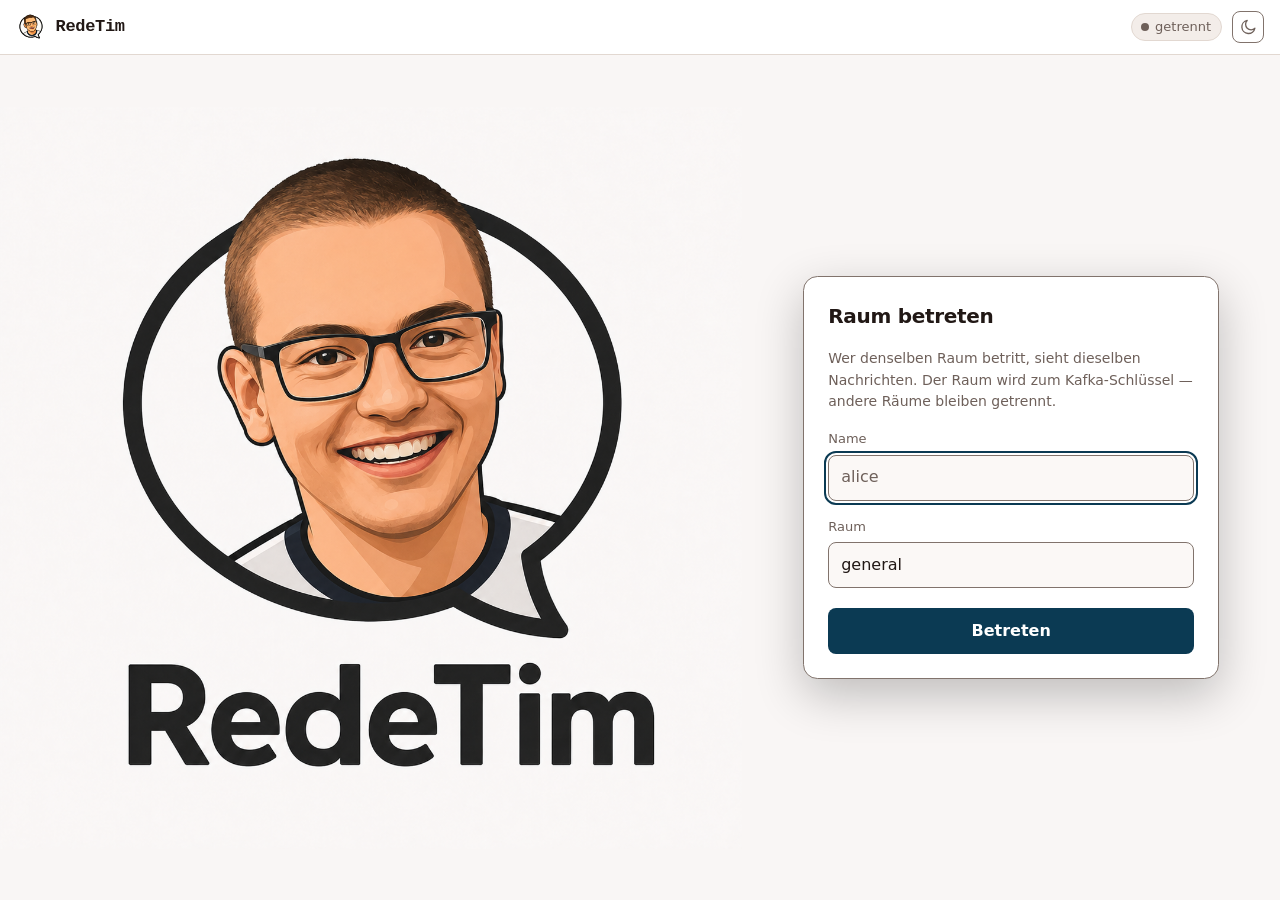
==== src/RedeTim.Frontend/wwwroot/index.html @ e42b851f "Rename RedePanda to RedeTim and update branding" ====
<!doctype html>
<html lang="de">
<head>
    <meta charset="utf-8">
    <meta name="viewport" content="width=device-width, initial-scale=1">
    <title>RedeTim</title>
    <meta name="description" content="Chat über Redpanda: Frontend und Backend als getrennte Deployments.">

    <!-- Form controls and scrollbars follow the theme, and the browser chrome matches the page. -->
    <meta name="color-scheme" content="dark light">
    <meta name="theme-color" content="#fbf8f6" media="(prefers-color-scheme: light)">
    <meta name="theme-color" content="#17120f" media="(prefers-color-scheme: dark)">

    <link rel="icon" href="favicon.svg" type="image/svg+xml">
    <link rel="stylesheet" href="style.css">
</head>
<body>
<header class="topbar">
    <img class="mark" src="favicon.svg" alt="" width="30" height="30">
    <span class="wordmark">RedeTim</span>

    <span id="room-chip" class="chip" hidden>#<span id="current-room"></span></span>

    <span id="status" class="status status--offline" role="status" aria-live="polite">getrennt</span>

    <button type="button" id="theme" class="icon-button" aria-label="Farbschema wechseln"
            title="Farbschema wechseln">
        <svg class="icon icon--sun" viewBox="0 0 24 24" aria-hidden="true">
            <circle cx="12" cy="12" r="4.2"/>
            <path d="M12 2.6v2.6M12 18.8v2.6M2.6 12h2.6M18.8 12h2.6M5.4 5.4l1.8 1.8M16.8 16.8l1.8 1.8M18.6 5.4l-1.8 1.8M7.2 16.8l-1.8 1.8"/>
        </svg>
        <svg class="icon icon--moon" viewBox="0 0 24 24" aria-hidden="true">
            <path d="M20.8 13.3A8.6 8.6 0 1 1 10.7 3.2a6.8 6.8 0 0 0 10.1 10.1z"/>
        </svg>
    </button>
</header>

<main id="stage">
    <form id="join" class="card">
        <h1 class="card__title">Raum betreten</h1>
        <p class="card__hint">
            Wer denselben Raum betritt, sieht dieselben Nachrichten. Der Raum wird zum
            Kafka-Schlüssel — andere Räume bleiben getrennt.
        </p>

        <div class="field">
            <label for="nickname">Name</label>
            <input id="nickname" name="nickname" maxlength="32" required autocomplete="nickname"
                   placeholder="alice" autofocus>
        </div>

        <div class="field">
            <label for="room">Raum</label>
            <input id="room" name="room" maxlength="64" required value="general">
        </div>

        <button type="submit" class="primary card__submit">Betreten</button>
    </form>

    <div id="chat" class="chat" hidden>
        <div class="chat__inner">
            <p id="empty" class="empty">
                <strong>Noch nichts gesagt.</strong>
                In diesem Raum liegt nichts im Topic, was sich nachladen ließe. Sobald jemand
                schreibt, erscheint es hier — und wer den Raum später betritt, bekommt den
                Verlauf mitgeliefert, solange der Broker ihn vorhält.
            </p>
            <ol id="messages" class="messages" aria-live="polite" aria-relevant="additions"></ol>
        </div>
    </div>

    <button type="button" id="jump" class="jump" hidden>Neue Nachrichten ↓</button>
</main>

<footer id="composer" class="composer" hidden>
    <p id="banner" class="banner" hidden>
        <span id="banner-text"></span>
        <button type="button" id="reconnect" class="banner__action" hidden>Erneut verbinden</button>
    </p>
    <p id="error" class="error" role="alert" hidden></p>

    <form id="send" class="send">
        <div class="send__field">
            <input id="text" name="text" maxlength="500" required autocomplete="off"
                   placeholder="Nachricht schreiben…">
            <span id="counter" class="counter" aria-hidden="true" hidden></span>
        </div>
        <button type="submit" class="primary send__button">
            <span class="send__label">Senden</span>
            <svg class="icon" viewBox="0 0 24 24" aria-hidden="true">
                <path d="M4.5 12h14M12.5 5.5 19 12l-6.5 6.5"/>
            </svg>
        </button>
    </form>

    <button type="button" id="leave" class="link">Raum verlassen</button>
</footer>

<script src="app.js"></script>
</body>
</html>
---- src/RedeTim.Frontend/wwwroot/style.css ----
:root {
    --bg: #fbf8f6;
    --surface: #ffffff;
    --surface-2: #f3ede9;
    --line: #e2d8d1;
    --control-line: #81736c;

    --text: #211815;
    --muted: #6e605a;

    --accent: #0b3a53;
    --accent-hover: #12506f;
    --accent-text: #0b3a53;
    --accent-ink: #ffffff;
    --focus: #0b3a53;

    --own-bg: #fff0e1;
    --own-line: #a76730;

    --ok: #1e7a52;
    --ok-bg: #e4f4ec;
    --warn: #8a6212;
    --warn-bg: #fdf3dc;
    --warn-direct: #8a6212;
    --danger: #b3261e;
    --danger-bg: #fdecea;

    --nick-l: 0.48;
    --nick-c: 0.13;

    --shadow: 0 1px 2px rgb(33 24 21 / 0.05), 0 8px 24px rgb(33 24 21 / 0.07);

    --font-sans: system-ui, -apple-system, "Segoe UI", Roboto, "Helvetica Neue", Arial, sans-serif;
    --font-mono: ui-monospace, "SF Mono", "Cascadia Code", "JetBrains Mono", Consolas,
        "Liberation Mono", monospace;
}

@media (prefers-color-scheme: dark) {
    :root:not([data-theme="light"]) {
        --bg: #17120f;
        --surface: #201915;
        --surface-2: #2a211c;
        --line: #3a2e27;
        --control-line: #82756d;

        --text: #f0e9e4;
        --muted: #a69a92;

        --accent: #1c688e;
        --accent-hover: #24779f;
        --accent-text: #71b9da;
        --accent-ink: #ffffff;
        --focus: #71b9da;

        --own-bg: #352518;
        --own-line: #a86b35;

        --ok: #1e7a52;
        --ok-bg: #e4f4ec;
        --warn: #8a6212;
        --warn-bg: #fdf3dc;
        --warn-direct: #e6b85c;
        --danger: #b3261e;
        --danger-bg: #fdecea;

        --nick-l: 0.80;
        --nick-c: 0.10;

        --shadow: 0 1px 2px rgb(0 0 0 / 0.3), 0 8px 24px rgb(0 0 0 / 0.35);
    }
}

:root[data-theme="dark"] {
    --bg: #17120f;
    --surface: #201915;
    --surface-2: #2a211c;
    --line: #3a2e27;
    --control-line: #82756d;

    --text: #f0e9e4;
    --muted: #a69a92;

    --accent: #1c688e;
    --accent-hover: #24779f;
    --accent-text: #71b9da;
    --accent-ink: #ffffff;
    --focus: #71b9da;

    --own-bg: #352518;
    --own-line: #a86b35;

    --ok: #1e7a52;
    --ok-bg: #e4f4ec;
    --warn: #8a6212;
    --warn-bg: #fdf3dc;
    --warn-direct: #e6b85c;
    --danger: #b3261e;
    --danger-bg: #fdecea;

    --nick-l: 0.80;
    --nick-c: 0.10;

    --shadow: 0 1px 2px rgb(0 0 0 / 0.3), 0 8px 24px rgb(0 0 0 / 0.35);
}

* {
    box-sizing: border-box;
}

[hidden] {
    display: none !important;
}

html {
    height: 100%;
}

body {
    height: 100vh;
    height: 100dvh;
    display: grid;
    grid-template-rows: auto minmax(0, 1fr) auto;

    margin: 0;
    background: var(--bg);
    color: var(--text);
    font-family: var(--font-sans);
    font-size: 1rem;
    line-height: 1.55;
    -webkit-text-size-adjust: 100%;
}

:where(a, button, input, [tabindex]):focus-visible {
    outline: 2px solid var(--focus);
    outline-offset: 2px;
}

button {
    font: inherit;
    color: inherit;
    background: none;
    border: 1px solid transparent;
    border-radius: 0.5rem;
    cursor: pointer;
}

input {
    width: 100%;
    min-width: 0;
    padding: 0.6rem 0.75rem;
    font: inherit;
    color: var(--text);
    background: var(--bg);
    border: 1px solid var(--control-line);
    border-radius: 0.5rem;
}

input::placeholder {
    color: var(--muted);
    opacity: 1;
}

input:disabled {
    opacity: 0.55;
    cursor: not-allowed;
}

.primary {
    padding: 0.6rem 1.1rem;
    font-weight: 600;
    color: var(--accent-ink);
    background: var(--accent);
}

.primary:hover {
    background: var(--accent-hover);
}

.link {
    padding: 0;
    color: var(--muted);
    font-size: 0.8125rem;
    text-decoration: underline;
    text-underline-offset: 0.2em;
}

.link:hover {
    color: var(--text);
}

.icon {
    width: 1.15rem;
    height: 1.15rem;
    fill: none;
    stroke: currentcolor;
    stroke-width: 1.7;
    stroke-linecap: round;
    stroke-linejoin: round;
}

.topbar {
    display: flex;
    align-items: center;
    gap: 0.6rem;
    padding: 0.7rem 1rem;
    background: var(--surface);
    border-bottom: 1px solid var(--line);
}

.mark {
    flex: none;
    display: block;
}

.wordmark {
    font-family: var(--font-mono);
    font-size: 1.0625rem;
    font-weight: 600;
    letter-spacing: -0.02em;
}

.chip {
    padding: 0.15rem 0.5rem;
    font-family: var(--font-mono);
    font-size: 0.8125rem;
    color: var(--muted);
    background: var(--surface-2);
    border: 1px solid var(--line);
    border-radius: 0.4rem;
    max-width: 14rem;
    overflow: hidden;
    text-overflow: ellipsis;
    white-space: nowrap;
}

.status {
    display: inline-flex;
    align-items: center;
    gap: 0.4rem;
    margin-left: auto;
    padding: 0.2rem 0.65rem 0.2rem 0.55rem;
    font-size: 0.8125rem;
    color: var(--muted);
    background: var(--surface-2);
    border: 1px solid var(--line);
    border-radius: 999px;
    white-space: nowrap;
}

.status::before {
    content: "";
    width: 0.5rem;
    height: 0.5rem;
    border-radius: 50%;
    background: currentcolor;
}

.status--offline {
    color: var(--muted);
    background: var(--surface-2);
    border-color: var(--line);
}

.status--online {
    color: var(--ok);
    background: var(--ok-bg);
    border-color: var(--ok);
}

.status--connecting {
    color: var(--warn);
    background: var(--warn-bg);
    border-color: var(--warn);
}

.status--connecting::before {
    animation: pulse 1.2s ease-in-out infinite;
}

@keyframes pulse {
    50% {
        opacity: 0.25;
    }
}

.icon-button {
    flex: none;
    display: grid;
    place-items: center;
    width: 2rem;
    height: 2rem;
    color: var(--muted);
    border-color: var(--control-line);
}

.icon-button:hover {
    color: var(--text);
    background: var(--surface-2);
}

.icon--sun {
    display: none;
}

@media (prefers-color-scheme: dark) {
    :root:not([data-theme="light"]) .icon--sun {
        display: block;
    }

    :root:not([data-theme="light"]) .icon--moon {
        display: none;
    }
}

:root[data-theme="dark"] .icon--sun {
    display: block;
}

:root[data-theme="dark"] .icon--moon {
    display: none;
}

#stage {
    position: relative;
    display: grid;
    min-height: 0;
}

#stage:has(#join:not([hidden])) {
    grid-template-rows: minmax(10rem, 1fr) auto;
    overflow: auto;
    background: #f9f6f5;
}

#stage:has(#join:not([hidden]))::before {
    content: "";
    grid-area: 1 / 1;
    min-width: 0;
    min-height: 0;
    background: #f9f6f5 url("login-background.png") center / contain no-repeat;
    pointer-events: none;
}


@media (prefers-color-scheme: dark) {
    :root:not([data-theme="light"]) #stage:has(#join:not([hidden])) {
        background: #000000;
    }

    :root:not([data-theme="light"]) #stage:has(#join:not([hidden]))::before {
        background: #000000 url("login-background-dark.png") center / contain no-repeat;
    }
}

:root[data-theme="dark"] #stage:has(#join:not([hidden])) {
    background: #000000;
}

:root[data-theme="dark"] #stage:has(#join:not([hidden]))::before {
    background: #000000 url("login-background-dark.png") center / contain no-repeat;
}

.card,
.chat {
    grid-area: 1 / 1;
}

.card {
    margin: auto;
    width: min(26rem, calc(100% - 2rem));
    display: flex;
    flex-direction: column;
    gap: 1rem;
    padding: 1.5rem;
    background: var(--surface);
    border: 1px solid var(--line);
    border-radius: 0.9rem;
    box-shadow: var(--shadow);
}

#stage:has(#join:not([hidden])) .card {
    grid-area: 2 / 1;
    margin-block: 1rem;
    background: var(--surface);
    border-color: var(--control-line);
    box-shadow: 0 1rem 3rem rgb(0 0 0 / 0.24);
}

@media (min-width: 48rem) {
    #stage:has(#join:not([hidden])) {
        grid-template-columns: minmax(0, 1fr) minmax(28rem, 42%);
        grid-template-rows: minmax(0, 1fr);
        overflow: hidden;
    }

    #stage:has(#join:not([hidden]))::before {
        grid-area: 1 / 1;
    }

    #stage:has(#join:not([hidden])) .card {
        grid-area: 1 / 2;
        justify-self: center;
        margin: auto;
    }
}

.card__title {
    margin: 0;
    font-size: 1.25rem;
    letter-spacing: -0.015em;
    text-wrap: balance;
}

.card__hint {
    margin: 0;
    font-size: 0.875rem;
    color: var(--muted);
}

.card__submit {
    margin-top: 0.25rem;
}

.field {
    display: flex;
    flex-direction: column;
    gap: 0.35rem;
}

.field label {
    font-size: 0.8125rem;
    font-weight: 500;
    color: var(--muted);
}

.chat {
    overflow-y: auto;
    overscroll-behavior: contain;
    scrollbar-gutter: stable;
}

.chat__inner {
    display: flex;
    flex-direction: column;
    justify-content: flex-end;
    min-height: 100%;
    max-width: 52rem;
    margin-inline: auto;
    padding: 1.25rem 1rem 1.5rem;
}

.empty {
    margin: auto;
    max-width: 34rem;
    padding: 1rem 1.15rem;
    font-size: 0.875rem;
    color: var(--muted);
    text-align: center;
    background: var(--surface);
    border: 1px dashed var(--line);
    border-radius: 0.75rem;
}

.empty strong {
    display: block;
    margin-bottom: 0.2rem;
    color: var(--text);
    font-size: 0.9375rem;
}

.messages {
    display: flex;
    flex-direction: column;
    gap: 0.5rem;
    margin: 0;
    padding: 0;
    list-style: none;
}

.daysep {
    display: flex;
    align-items: center;
    gap: 0.75rem;
    margin: 0.75rem 0 0.25rem;
    font-family: var(--font-mono);
    font-size: 0.6875rem;
    letter-spacing: 0.09em;
    text-transform: uppercase;
    color: var(--muted);
}

.daysep::before,
.daysep::after {
    content: "";
    flex: 1;
    height: 1px;
    background: var(--line);
}

.msg {
    display: flex;
    align-items: flex-start;
    gap: 0.6rem;
}

.msg--own {
    flex-direction: row-reverse;
}

.msg__avatar {
    flex: none;
    display: grid;
    place-items: center;
    width: 2rem;
    height: 2rem;
    border-radius: 50%;
    font-family: var(--font-mono);
    font-size: 0.8125rem;
    font-weight: 600;
    line-height: 1;
    color: var(--muted);
    background: var(--surface-2);
}

.msg--own .msg__avatar {
    color: var(--accent-text);
    background: var(--own-bg);
}

.msg__body {
    display: flex;
    flex-direction: column;
    gap: 0.2rem;
    min-width: 0;
    max-width: min(46ch, 100%);
}

.msg--own .msg__body {
    align-items: flex-end;
}

.msg__head {
    display: flex;
    align-items: baseline;
    gap: 0.45rem;
    padding-inline: 0.15rem;
    font-size: 0.8125rem;
    color: var(--muted);
}

.msg__name {
    font-weight: 600;
    color: var(--muted);
    overflow: hidden;
    text-overflow: ellipsis;
    white-space: nowrap;
}

.msg__time {
    flex: none;
    font-family: var(--font-mono);
    font-size: 0.75rem;
    font-variant-numeric: tabular-nums;
}

.msg__text {
    margin: 0;
    padding: 0.45rem 0.7rem;
    background: var(--surface);
    border: 1px solid var(--line);
    border-radius: 0.85rem;
    overflow-wrap: anywhere;
}

.msg__text:first-of-type {
    border-top-left-radius: 0.25rem;
}

.msg--own .msg__text {
    background: var(--own-bg);
    border-color: var(--own-line);
}

.msg--own .msg__text:first-of-type {
    border-top-left-radius: 0.85rem;
    border-top-right-radius: 0.25rem;
}

@supports (color: oklch(0.7 0.12 40)) {
    .msg__name {
        color: oklch(var(--nick-l) var(--nick-c) var(--nick-h, 40));
    }

    .msg__avatar {
        color: oklch(var(--nick-l) var(--nick-c) var(--nick-h, 40));
        background: oklch(var(--nick-l) var(--nick-c) var(--nick-h, 40) / 0.16);
    }

    .msg--own .msg__avatar {
        color: var(--accent-text);
        background: var(--own-bg);
    }
}

.jump {
    position: absolute;
    left: 50%;
    bottom: 1rem;
    transform: translateX(-50%);
    padding: 0.35rem 0.85rem;
    font-size: 0.8125rem;
    font-weight: 500;
    color: var(--accent-ink);
    background: var(--accent);
    border-radius: 999px;
    box-shadow: var(--shadow);
}

.jump:hover {
    background: var(--accent-hover);
}

.composer {
    display: flex;
    flex-direction: column;
    gap: 0.5rem;
    padding: 0.75rem 1rem 0.9rem;
    background: var(--surface);
    border-top: 1px solid var(--line);
}

.composer > * {
    width: 100%;
    max-width: 52rem;
    margin-inline: auto;
}

.banner,
.error {
    display: flex;
    align-items: center;
    gap: 0.5rem;
    margin: 0;
    padding: 0.5rem 0.75rem;
    font-size: 0.875rem;
    border-radius: 0.5rem;
}

.banner {
    color: var(--warn);
    background: var(--warn-bg);
    border: 1px solid var(--warn);
}

.banner__action {
    flex: none;
    margin-inline-start: auto;
    padding: 0.2rem 0.6rem;
    font-size: 0.8125rem;
    white-space: nowrap;
    border-color: currentcolor;
}

.banner__action:hover {
    color: var(--warn-bg);
    background: var(--warn);
}

.error {
    color: var(--danger);
    background: var(--danger-bg);
    border: 1px solid var(--danger);
    border-left-width: 3px;
}

.send {
    display: flex;
    gap: 0.5rem;
}

.send__field {
    position: relative;
    flex: 1;
    display: flex;
}

.send__field input {
    padding-right: 4.25rem;
}

.counter {
    position: absolute;
    right: 0.75rem;
    top: 50%;
    transform: translateY(-50%);
    font-family: var(--font-mono);
    font-size: 0.75rem;
    font-variant-numeric: tabular-nums;
    color: var(--muted);
    pointer-events: none;
}

.counter--warn {
    color: var(--warn-direct);
}

.send__button {
    flex: none;
    display: inline-flex;
    align-items: center;
    gap: 0.4rem;
}

.send__button:disabled {
    opacity: 0.55;
    cursor: not-allowed;
}

.send__button:disabled:hover {
    background: var(--accent);
}

#leave {
    align-self: center;
    width: auto;
}

@media (max-width: 30rem) {
    .send__label {
        position: absolute;
        width: 1px;
        height: 1px;
        overflow: hidden;
        clip-path: inset(50%);
        white-space: nowrap;
    }

    .send__button {
        padding-inline: 0.85rem;
    }
}

@media (prefers-reduced-motion: reduce) {
    .status--connecting::before {
        animation: none;
    }
}
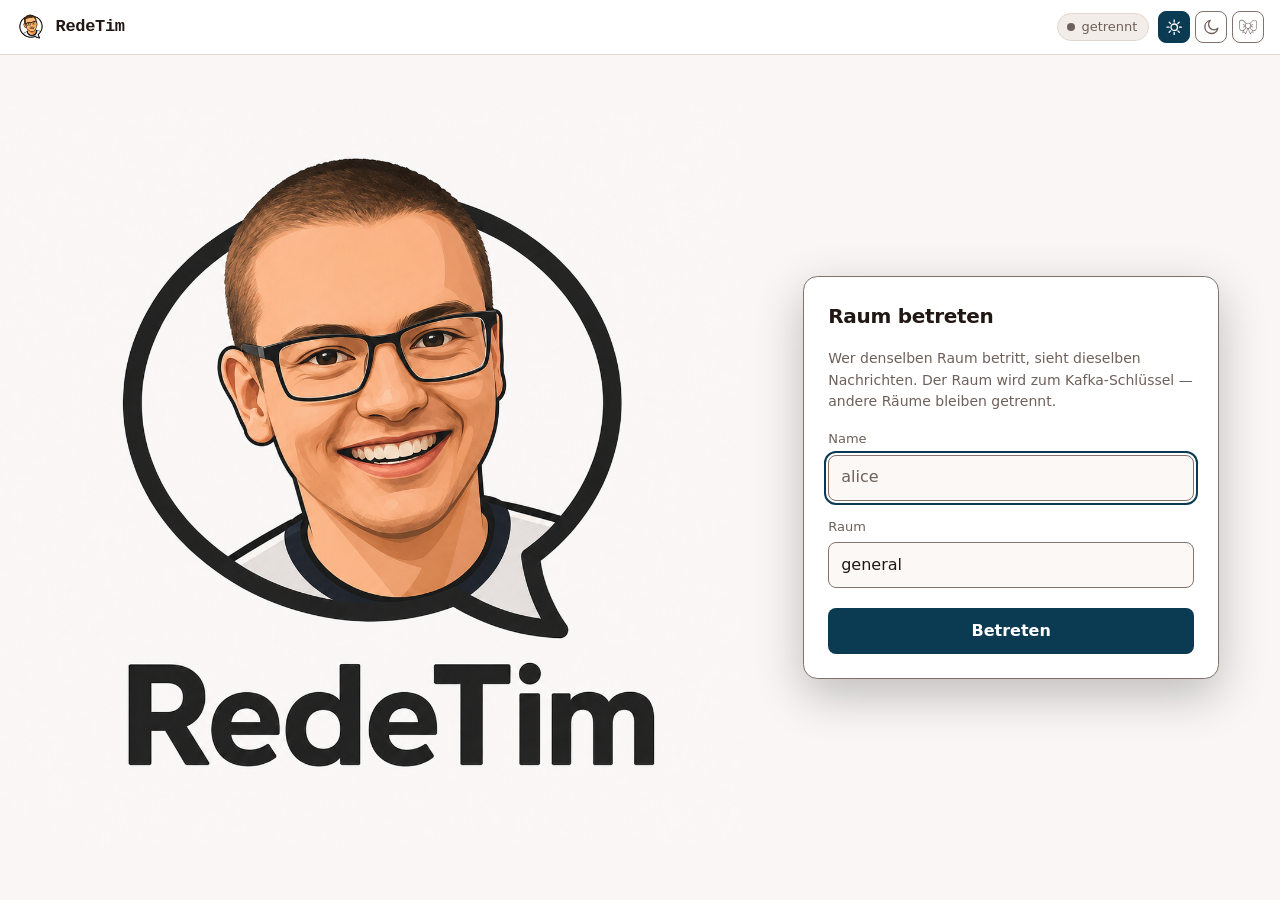
==== commit f3b61220: "feat: add pretty theme support and update theme switching functionality" ====
--- a/src/RedeTim.Frontend/wwwroot/index.html
+++ b/src/RedeTim.Frontend/wwwroot/index.html
@@ -12,7 +12,7 @@
     <meta name="theme-color" content="#17120f" media="(prefers-color-scheme: dark)">
 
     <link rel="icon" href="favicon.svg" type="image/svg+xml">
-    <link rel="stylesheet" href="style.css">
+    <link rel="stylesheet" href="style.css?v=pretty-picker-2">
 </head>
 <body>
 <header class="topbar">
@@ -23,16 +23,25 @@
 
     <span id="status" class="status status--offline" role="status" aria-live="polite">getrennt</span>
 
-    <button type="button" id="theme" class="icon-button" aria-label="Farbschema wechseln"
-            title="Farbschema wechseln">
-        <svg class="icon icon--sun" viewBox="0 0 24 24" aria-hidden="true">
-            <circle cx="12" cy="12" r="4.2"/>
-            <path d="M12 2.6v2.6M12 18.8v2.6M2.6 12h2.6M18.8 12h2.6M5.4 5.4l1.8 1.8M16.8 16.8l1.8 1.8M18.6 5.4l-1.8 1.8M7.2 16.8l-1.8 1.8"/>
-        </svg>
-        <svg class="icon icon--moon" viewBox="0 0 24 24" aria-hidden="true">
-            <path d="M20.8 13.3A8.6 8.6 0 1 1 10.7 3.2a6.8 6.8 0 0 0 10.1 10.1z"/>
-        </svg>
-    </button>
+    <div class="theme-picker" role="group" aria-label="Farbschema auswählen">
+        <button type="button" class="icon-button theme-button" data-theme-option="light"
+                aria-label="Light Mode aktivieren" title="Light Mode" aria-pressed="false">
+            <svg class="icon" viewBox="0 0 24 24" aria-hidden="true">
+                <circle cx="12" cy="12" r="4.2"/>
+                <path d="M12 2.6v2.6M12 18.8v2.6M2.6 12h2.6M18.8 12h2.6M5.4 5.4l1.8 1.8M16.8 16.8l1.8 1.8M18.6 5.4l-1.8 1.8M7.2 16.8l-1.8 1.8"/>
+            </svg>
+        </button>
+        <button type="button" class="icon-button theme-button" data-theme-option="dark"
+                aria-label="Dark Mode aktivieren" title="Dark Mode" aria-pressed="false">
+            <svg class="icon" viewBox="0 0 24 24" aria-hidden="true">
+                <path d="M20.8 13.3A8.6 8.6 0 1 1 10.7 3.2a6.8 6.8 0 0 0 10.1 10.1z"/>
+            </svg>
+        </button>
+        <button type="button" class="icon-button theme-button" data-theme-option="pretty"
+                aria-label="Pretty-Modus aktivieren" title="Pretty-Modus" aria-pressed="false">
+            <span class="icon theme-icon--bow" aria-hidden="true"></span>
+        </button>
+    </div>
 </header>
 
 <main id="stage">
@@ -96,6 +105,6 @@
     <button type="button" id="leave" class="link">Raum verlassen</button>
 </footer>
 
-<script src="app.js"></script>
+<script src="app.js?v=pretty-picker-2"></script>
 </body>
 </html>
--- a/src/RedeTim.Frontend/wwwroot/style.css
+++ b/src/RedeTim.Frontend/wwwroot/style.css
@@ -5,6 +5,7 @@
     --surface-2: #f3ede9;
     --line: #e2d8d1;
     --control-line: #81736c;
+    --input-bg: var(--bg);
 
     --text: #211815;
     --muted: #6e605a;
@@ -43,6 +44,7 @@
         --surface-2: #2a211c;
         --line: #3a2e27;
         --control-line: #82756d;
+        --input-bg: var(--bg);
 
         --text: #f0e9e4;
         --muted: #a69a92;
@@ -77,6 +79,7 @@
     --surface-2: #2a211c;
     --line: #3a2e27;
     --control-line: #82756d;
+    --input-bg: var(--bg);
 
     --text: #f0e9e4;
     --muted: #a69a92;
@@ -104,6 +107,42 @@
     --shadow: 0 1px 2px rgb(0 0 0 / 0.3), 0 8px 24px rgb(0 0 0 / 0.35);
 }
 
+:root[data-theme="pretty"] {
+    color-scheme: light;
+
+    --bg: ##fff9fc;
+    --surface: #ffeaf4;
+    --surface-2: #f6bfd9;
+    --line: #aa356e;
+    --control-line: #8a315e;
+    --input-bg: #fff7fb;
+
+    --text: #351222;
+    --muted: #6e294a;
+
+    --accent: #8a174f;
+    --accent-hover: #70113f;
+    --accent-text: #70113f;
+    --accent-ink: #ffffff;
+    --focus: #70113f;
+
+    --own-bg: #f19bc4;
+    --own-line: #9b2c61;
+
+    --ok: #185c42;
+    --ok-bg: #dff5eb;
+    --warn: #704b00;
+    --warn-bg: #fff0c9;
+    --warn-direct: #704b00;
+    --danger: #8f1f35;
+    --danger-bg: #ffe1e7;
+
+    --nick-l: 0.42;
+    --nick-c: 0.14;
+
+    --shadow: 0 1px 2px rgb(75 16 45 / 0.12), 0 8px 24px rgb(75 16 45 / 0.18);
+}
+
 * {
     box-sizing: border-box;
 }
@@ -151,7 +190,7 @@
     padding: 0.6rem 0.75rem;
     font: inherit;
     color: var(--text);
-    background: var(--bg);
+    background: var(--input-bg);
     border: 1px solid var(--control-line);
     border-radius: 0.5rem;
 }
@@ -199,6 +238,13 @@
     stroke-linejoin: round;
 }
 
+.theme-icon--bow {
+    display: block;
+    background: currentcolor;
+    -webkit-mask: url("pretty-bow.svg") center / contain no-repeat;
+    mask: url("pretty-bow.svg") center / contain no-repeat;
+}
+
 .topbar {
     display: flex;
     align-items: center;
@@ -299,26 +345,22 @@
     background: var(--surface-2);
 }
 
-.icon--sun {
-    display: none;
-}
-
-@media (prefers-color-scheme: dark) {
-    :root:not([data-theme="light"]) .icon--sun {
-        display: block;
-    }
-
-    :root:not([data-theme="light"]) .icon--moon {
-        display: none;
-    }
-}
-
-:root[data-theme="dark"] .icon--sun {
-    display: block;
-}
-
-:root[data-theme="dark"] .icon--moon {
-    display: none;
+.theme-picker {
+    flex: none;
+    display: flex;
+    gap: 0.3rem;
+}
+
+.theme-button[aria-pressed="true"] {
+    color: var(--accent-ink);
+    background: var(--accent);
+    border-color: var(--accent);
+}
+
+.theme-button[aria-pressed="true"]:hover {
+    color: var(--accent-ink);
+    background: var(--accent-hover);
+    border-color: var(--accent-hover);
 }
 
 #stage {
@@ -359,6 +401,14 @@
 
 :root[data-theme="dark"] #stage:has(#join:not([hidden]))::before {
     background: #000000 url("login-background-dark.png") center / contain no-repeat;
+}
+
+:root[data-theme="pretty"] #stage:has(#join:not([hidden])) {
+    background: #fc9fce;
+}
+
+:root[data-theme="pretty"] #stage:has(#join:not([hidden]))::before {
+    background: #fc9fce url("login-background-pretty.png") center / contain no-repeat;
 }
 
 .card,
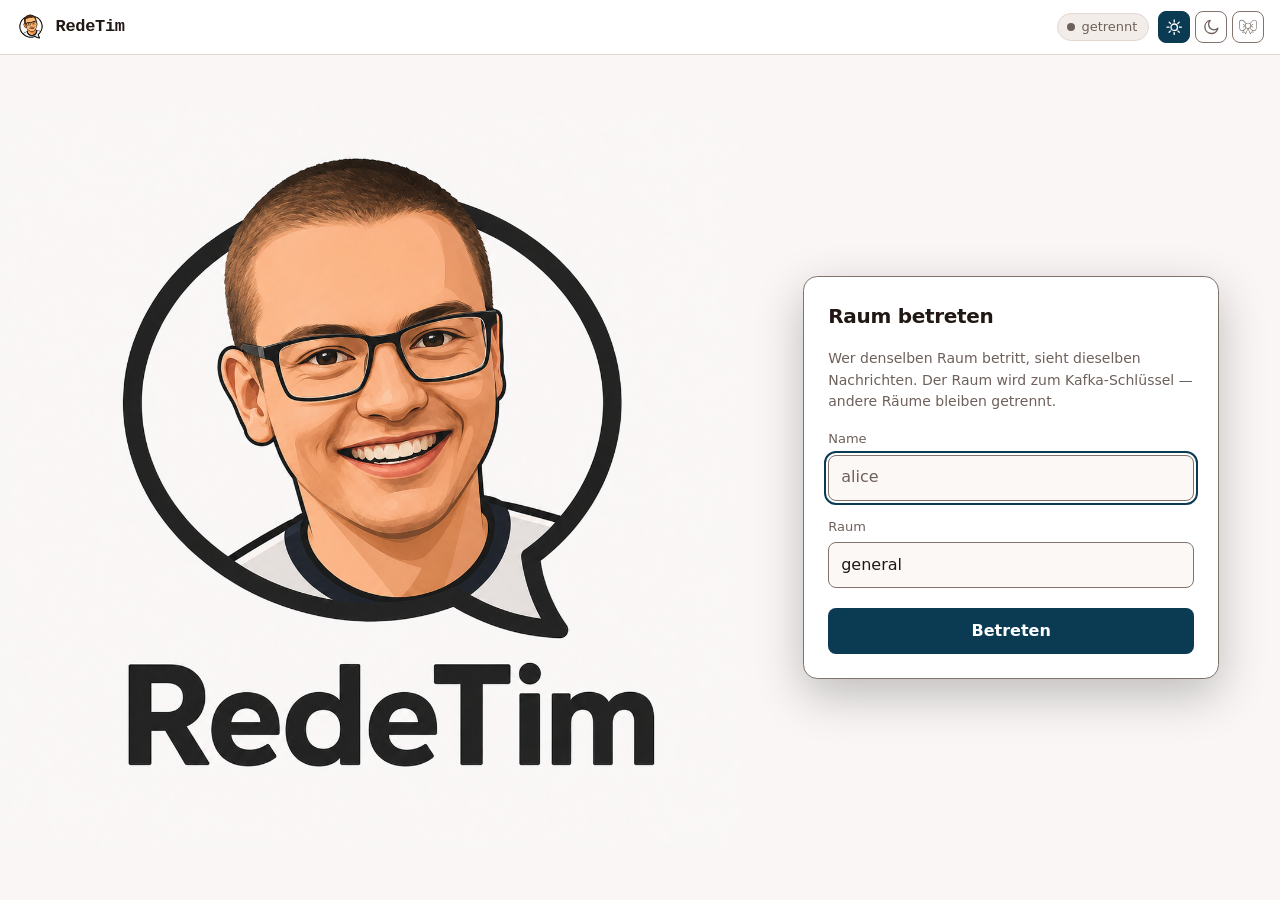
==== commit 22d99ce1: "feat: implement pretty trail effect on mouse movement" ====
--- a/src/RedeTim.Frontend/wwwroot/index.html
+++ b/src/RedeTim.Frontend/wwwroot/index.html
@@ -12,7 +12,7 @@
     <meta name="theme-color" content="#17120f" media="(prefers-color-scheme: dark)">
 
     <link rel="icon" href="favicon.svg" type="image/svg+xml">
-    <link rel="stylesheet" href="style.css?v=pretty-picker-2">
+    <link rel="stylesheet" href="style.css?v=pretty-trail-2">
 </head>
 <body>
 <header class="topbar">
@@ -105,6 +105,6 @@
     <button type="button" id="leave" class="link">Raum verlassen</button>
 </footer>
 
-<script src="app.js?v=pretty-picker-2"></script>
+<script src="app.js?v=pretty-trail-2"></script>
 </body>
 </html>
--- a/src/RedeTim.Frontend/wwwroot/style.css
+++ b/src/RedeTim.Frontend/wwwroot/style.css
@@ -361,6 +361,42 @@
     color: var(--accent-ink);
     background: var(--accent-hover);
     border-color: var(--accent-hover);
+}
+
+.pretty-trail {
+    position: fixed;
+    z-index: 1000;
+    translate: -50% -50%;
+    font-size: 1.4rem;
+    line-height: 1;
+    pointer-events: none;
+    user-select: none;
+    filter: drop-shadow(0 0.15rem 0.2rem rgb(75 16 45 / 0.2));
+    animation: pretty-trail-float 1100ms ease-out forwards;
+}
+
+@keyframes pretty-trail-float {
+    from {
+        opacity: 0.95;
+        transform: translate(0, 0) scale(0.75) rotate(-8deg);
+    }
+
+    to {
+        opacity: 0;
+        transform: translate(var(--trail-drift), -2.4rem) scale(1.2) rotate(12deg);
+    }
+}
+
+@keyframes pretty-trail-fade {
+    from {
+        opacity: 0.95;
+        transform: scale(0.85);
+    }
+
+    to {
+        opacity: 0;
+        transform: scale(1.05);
+    }
 }
 
 #stage {
@@ -795,4 +831,9 @@
     .status--connecting::before {
         animation: none;
     }
-}
+
+    .pretty-trail {
+        animation-name: pretty-trail-fade;
+        animation-duration: 600ms;
+    }
+}
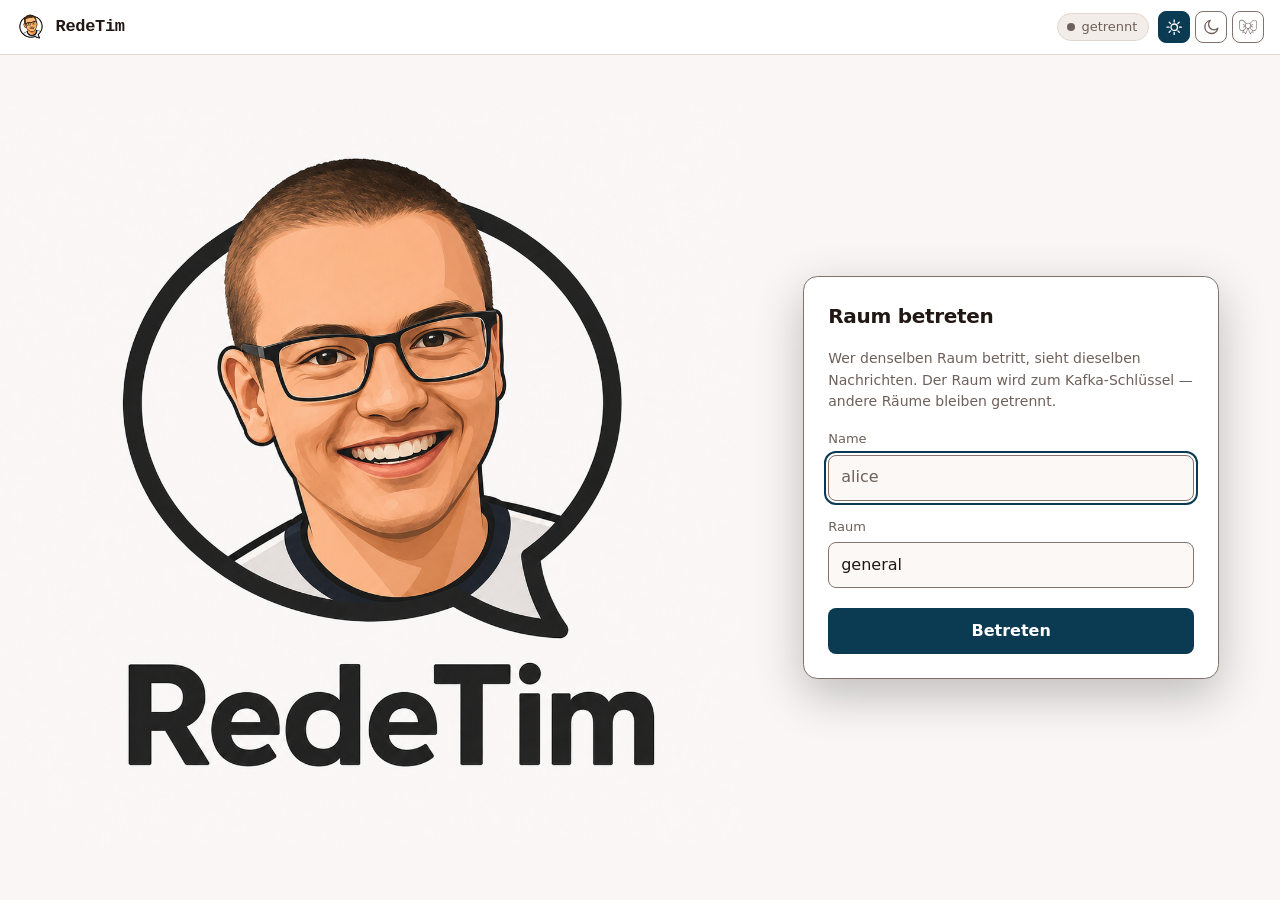
==== commit 4ca4f09a: "feat: implement name constraints" ====
--- a/src/RedeTim.Frontend/wwwroot/index.html
+++ b/src/RedeTim.Frontend/wwwroot/index.html
@@ -63,6 +63,8 @@
             <input id="room" name="room" maxlength="64" required value="general">
         </div>
 
+        <p id="join-error" class="error" role="alert" hidden></p>
+
         <button type="submit" class="primary card__submit">Betreten</button>
     </form>
 
